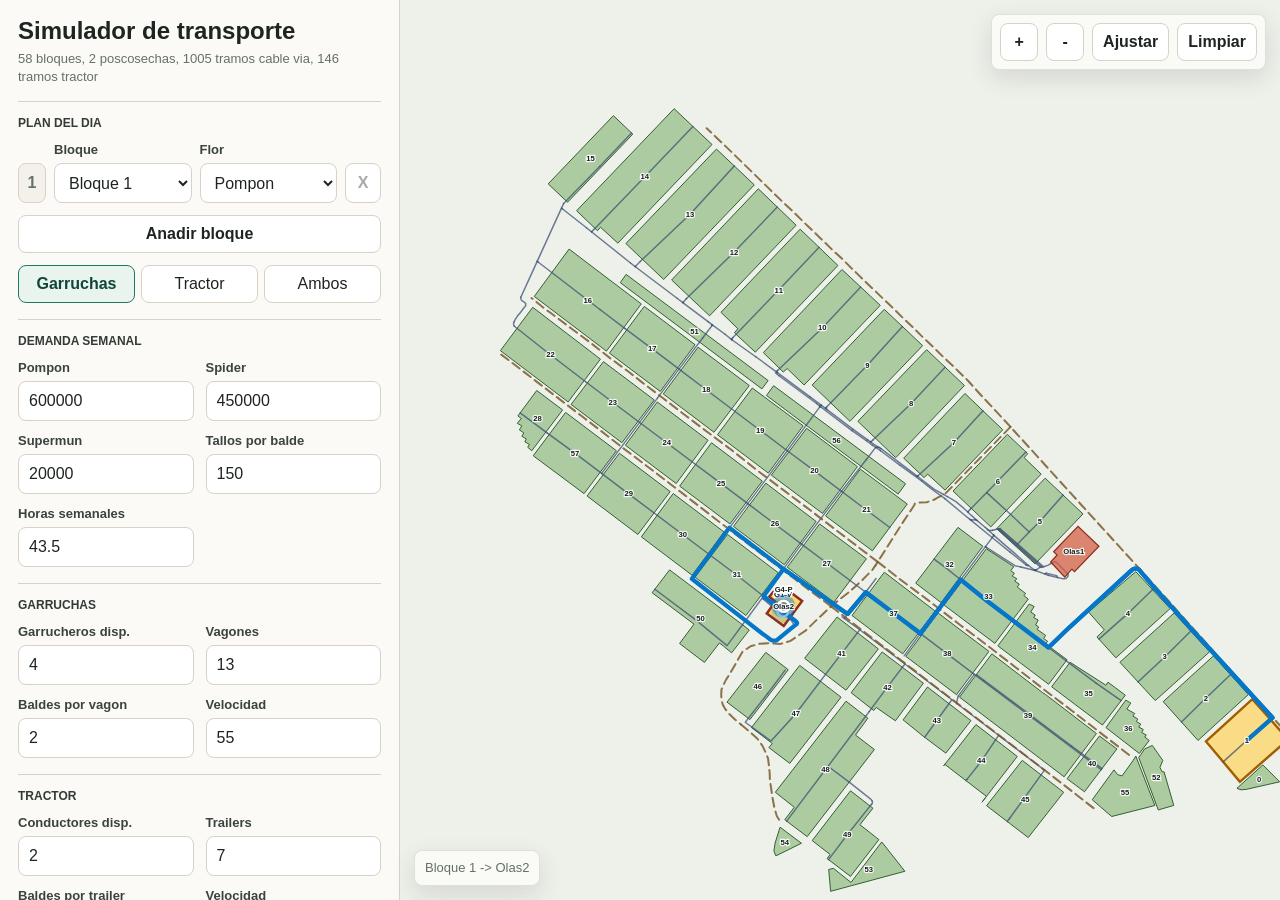
==== index.html @ b6bc6842 "Publicar simulador en GitHub Pages" ====
<!doctype html>
<html lang="es">
  <head>
    <meta charset="utf-8" />
    <meta name="viewport" content="width=device-width, initial-scale=1" />
    <title>Simulador de transporte finca</title>
    <link rel="stylesheet" href="./styles.css" />
  </head>
  <body>
    <div class="app-shell">
      <aside class="side-panel" aria-label="Panel de simulacion">
        <header class="app-header">
          <h1>Simulador de transporte</h1>
          <div id="dataStatus" class="status-line">Cargando datos...</div>
        </header>

        <div id="consultView" class="panel-view active simulator-view">
          <section class="control-section form-grid">
            <div class="section-title">Plan del dia</div>
            <div id="simBlockPlan" class="block-plan-list"></div>
            <button id="addPlanBlockButton" class="secondary-action add-plan-button" type="button">Anadir bloque</button>
            <div class="segmented transport-segmented" role="tablist" aria-label="Metodo de transporte">
              <button class="transport-button active" data-transport="cable" type="button">Garruchas</button>
              <button class="transport-button" data-transport="tractor" type="button">Tractor</button>
              <button class="transport-button" data-transport="both" type="button">Ambos</button>
            </div>
          </section>

          <section class="control-section simulator-grid">
            <div class="section-title">Demanda semanal</div>
            <label class="field"><span>Pompon</span><input id="simPomponDemand" type="number" min="0" step="1000" value="600000" /></label>
            <label class="field"><span>Spider</span><input id="simSpiderDemand" type="number" min="0" step="1000" value="450000" /></label>
            <label class="field"><span>Supermun</span><input id="simSupermunDemand" type="number" min="0" step="1000" value="20000" /></label>
            <label class="field"><span>Tallos por balde</span><input id="simBucketStems" type="number" min="1" step="1" value="150" /></label>
            <label class="field"><span>Horas semanales</span><input id="simWeeklyHours" type="number" min="0" step="0.5" value="43.5" /></label>
          </section>

          <section class="control-section simulator-grid">
            <div class="section-title">Garruchas</div>
            <label class="field"><span>Garrucheros disp.</span><input id="simGarruchas" type="number" min="0" max="4" step="1" value="4" /></label>
            <label class="field"><span>Vagones</span><input id="simWagons" type="number" min="1" max="13" step="1" value="13" /></label>
            <label class="field"><span>Baldes por vagon</span><input id="simBucketsPerWagon" type="number" min="1" max="2" step="1" value="2" /></label>
            <label class="field"><span>Velocidad</span><input id="simCableSpeed" type="number" min="1" max="350" step="1" value="55" /></label>
          </section>

          <section class="control-section simulator-grid">
            <div class="section-title">Tractor</div>
            <label class="field"><span>Conductores disp.</span><input id="simTractors" type="number" min="0" max="2" step="1" value="2" /></label>
            <label class="field"><span>Trailers</span><input id="simTrailers" type="number" min="1" max="7" step="1" value="7" /></label>
            <label class="field"><span>Baldes por trailer</span><input id="simBucketsPerTrailer" type="number" min="1" max="12" step="1" value="12" /></label>
            <label class="field"><span>Velocidad</span><input id="simTractorSpeed" type="number" min="1" max="350" step="1" value="250" /></label>
          </section>

          <button id="routeButton" class="primary-action" type="button">Simular viaje</button>

          <section class="results-panel" aria-live="polite">
            <div class="section-title">Resultado</div>
            <div class="metric-grid simulator-metrics">
              <div class="metric"><span>Destino</span><strong id="simDestinationMetric">-</strong></div>
              <div class="metric"><span>Demanda sem.</span><strong id="simDemandMetric">-</strong></div>
              <div class="metric"><span>Demanda dia</span><strong id="simDailyDemandMetric">-</strong></div>
              <div class="metric"><span>Meta hora</span><strong id="simHourlyDemandMetric">-</strong></div>
              <div class="metric"><span>Baldes/dia</span><strong id="simBucketsMetric">-</strong></div>
              <div class="metric"><span>Cortadores</span><strong id="simCutMetric">-</strong></div>
            </div>
            <div class="playback-panel">
              <div class="playback-row">
                <button id="simPlayButton" class="secondary-action" type="button">Reproducir</button>
                <button id="simResetButton" class="secondary-action" type="button">Reiniciar</button>
                <strong id="simClock">00:00</strong>
              </div>
              <label class="field">
                <span>Velocidad de simulacion <strong id="simPlaybackSpeedLabel">10x</strong></span>
                <input id="simPlaybackSpeed" class="speed-range" type="range" min="1" max="100" step="1" value="10" />
              </label>
              <div id="simPhaseText" class="route-summary">Calcula un viaje para reproducirlo.</div>
            </div>
            <div id="routeSummary" class="route-summary">Sin simulacion.</div>
            <div id="simMethodResults" class="method-results"></div>
          </section>
        </div>

        <section class="legend-section">
          <div class="section-title">Capas</div>
          <div class="legend-list">
            <span><i class="swatch block"></i>Bloques</span>
            <span><i class="swatch cable"></i>Cable via</span>
            <span><i class="swatch tractor"></i>Tractor</span>
            <span><i class="swatch post"></i>Poscosechas</span>
            <span><i class="swatch water"></i>Lagos</span>
            <span><i class="swatch route"></i>Ruta</span>
          </div>
        </section>
      </aside>

      <div class="workspace simulator-workspace">
        <main class="map-panel">
          <div class="map-toolbar" aria-label="Herramientas de mapa">
            <button id="zoomIn" type="button" title="Acercar">+</button>
            <button id="zoomOut" type="button" title="Alejar">-</button>
            <button id="fitMap" type="button" title="Ajustar mapa">Ajustar</button>
            <button id="clearRoute" type="button" title="Limpiar ruta">Limpiar</button>
          </div>
          <svg id="mapSvg" role="img" aria-label="Mapa de bloques y rutas">
            <g id="mapRoot">
              <g id="lakeLayer"></g>
              <g id="blockLayer"></g>
              <g id="cableLayer"></g>
              <g id="tractorLayer"></g>
              <g id="postLayer"></g>
              <g id="connectorLayer"></g>
              <g id="routeLayer"></g>
              <g id="trackingRouteLayer"></g>
              <g id="simulationLayer"></g>
              <g id="labelLayer"></g>
              <g id="trackingLayer"></g>
            </g>
          </svg>
          <div id="mapHint" class="map-hint">Listo</div>
        </main>
      </div>
    </div>

    <script src="./app.js" type="module"></script>
  </body>
</html>
---- styles.css ----
:root {
  color-scheme: light;
  --bg: #ece9e2;
  --panel: #fbfaf7;
  --ink: #1e2420;
  --muted: #65706a;
  --line: #d8d2c6;
  --block: #7eb26d;
  --block-stroke: #345f35;
  --cable: #384b70;
  --tractor: #7a5b2b;
  --post: #d35c42;
  --water: #74a9c8;
  --build: #b9915d;
  --route: #0677c8;
  --route-dark: #044f86;
  --focus: #1f7a64;
  font-family: "Segoe UI", Arial, sans-serif;
}

* {
  box-sizing: border-box;
}

html,
body {
  width: 100%;
  height: 100%;
  margin: 0;
  color: var(--ink);
  background: var(--bg);
}

button,
input,
select,
textarea {
  font: inherit;
}

.app-shell {
  display: grid;
  grid-template-columns: minmax(340px, 400px) 1fr;
  width: 100vw;
  height: 100vh;
  overflow: hidden;
}

.workspace {
  display: grid;
  grid-template-rows: minmax(320px, 1fr) 320px;
  min-width: 0;
  min-height: 0;
}

.workspace.agenda-collapsed {
  grid-template-rows: minmax(320px, 1fr) 62px;
}

.side-panel {
  display: flex;
  flex-direction: column;
  gap: 16px;
  min-width: 0;
  padding: 18px;
  background: var(--panel);
  border-right: 1px solid var(--line);
  overflow-y: auto;
}

.app-header {
  display: grid;
  gap: 6px;
}

.workspace-tabs {
  display: grid;
  grid-template-columns: repeat(2, 1fr);
  gap: 4px;
  padding: 4px;
  border: 1px solid var(--line);
  border-radius: 8px;
  background: #f1eee7;
}

.workspace-tab {
  min-height: 36px;
  border: 0;
  border-radius: 6px;
  background: transparent;
  color: var(--muted);
  cursor: pointer;
  font-size: 13px;
  font-weight: 700;
}

.workspace-tab.active {
  background: #fff;
  color: var(--ink);
  box-shadow: 0 1px 4px rgba(30, 36, 32, 0.1);
}

.panel-view {
  display: grid;
  gap: 16px;
}

.panel-view[hidden] {
  display: none;
}

h1 {
  margin: 0;
  font-size: 24px;
  line-height: 1.1;
  font-weight: 700;
  letter-spacing: 0;
}

.status-line,
.map-hint,
.route-summary {
  color: var(--muted);
  font-size: 13px;
  line-height: 1.35;
}

.control-section,
.results-panel,
.legend-section {
  display: grid;
  gap: 12px;
  padding-top: 14px;
  border-top: 1px solid var(--line);
}

.section-title {
  color: #343b37;
  font-size: 12px;
  font-weight: 700;
  text-transform: uppercase;
  letter-spacing: 0;
}

.segmented {
  display: grid;
  grid-template-columns: 1fr;
  gap: 6px;
}

.network-segmented {
  grid-template-columns: repeat(2, minmax(0, 1fr));
}

.mode-button,
.network-button,
.primary-action,
.secondary-action,
.button-row button,
.map-toolbar button {
  min-height: 38px;
  border: 1px solid var(--line);
  border-radius: 8px;
  background: #fff;
  color: var(--ink);
  cursor: pointer;
}

.mode-button,
.network-button {
  padding: 8px 10px;
  text-align: left;
}

.mode-button.active,
.network-button.active {
  border-color: var(--focus);
  background: #e9f4ef;
  color: #0f4638;
  font-weight: 700;
}

.form-grid {
  grid-template-columns: 1fr;
}

.field {
  display: grid;
  gap: 6px;
  min-width: 0;
}

.field span {
  color: #3a433e;
  font-size: 13px;
  font-weight: 700;
}

select,
input[type="number"],
input[type="date"],
input[type="time"],
textarea {
  width: 100%;
  min-height: 40px;
  padding: 8px 10px;
  border: 1px solid var(--line);
  border-radius: 8px;
  background: #fff;
  color: var(--ink);
}

textarea {
  resize: vertical;
}

select:focus,
input:focus,
button:focus-visible {
  outline: 2px solid var(--focus);
  outline-offset: 2px;
}

.speed-row {
  display: grid;
  grid-template-columns: 1fr auto;
  gap: 10px;
  align-items: end;
}

.field.compact {
  min-width: 0;
}

.unit {
  min-height: 40px;
  display: grid;
  place-items: center;
  padding: 0 10px;
  border: 1px solid var(--line);
  border-radius: 8px;
  background: #f4f1ea;
  color: #4f5853;
  font-size: 13px;
  white-space: nowrap;
}

.speed-range {
  width: 100%;
  accent-color: var(--focus);
}

.primary-action {
  border-color: #115c4b;
  background: #176b58;
  color: white;
  font-weight: 700;
}

.primary-action:hover {
  background: #115c4b;
}

.secondary-action,
.button-row button:not(.primary-action) {
  border: 1px solid var(--line);
  background: #fff;
  color: var(--ink);
}

.edit-actions {
  display: grid;
  grid-template-columns: repeat(3, 1fr);
  gap: 6px;
}

.edit-actions button {
  min-height: 36px;
  border-radius: 7px;
  cursor: pointer;
  font-size: 12px;
}

.danger-action {
  border: 1px solid #b84936;
  background: #fff;
  color: #8b2f22;
}

.button-row {
  display: grid;
  grid-template-columns: 1fr 1fr;
  gap: 8px;
}

.compact-metrics {
  display: grid;
  grid-template-columns: 1fr 1fr;
  gap: 8px;
}

.compact-metrics div {
  display: grid;
  gap: 3px;
  padding: 9px 10px;
  border: 1px solid var(--line);
  border-radius: 8px;
  background: #f5f3ed;
}

.compact-metrics span {
  color: var(--muted);
  font-size: 11px;
}

.compact-metrics strong {
  font-size: 14px;
}

.schedule-preview,
.schedule-feedback {
  min-height: 36px;
  padding: 9px 10px;
  border-left: 3px solid var(--line);
  background: #f5f3ed;
  color: var(--muted);
  font-size: 13px;
  line-height: 1.4;
}

.schedule-feedback:empty {
  display: none;
}

.schedule-feedback.success {
  border-color: #27835f;
  background: #eaf5ef;
  color: #14583f;
}

.schedule-feedback.error {
  border-color: #b84936;
  background: #faece8;
  color: #7d2c20;
}

.suggestion-button {
  display: block;
  margin-top: 8px;
  min-height: 34px;
  border: 1px solid #b84936;
  border-radius: 6px;
  background: #fff;
  color: #7d2c20;
  cursor: pointer;
  font-weight: 700;
}

.garrucha-list {
  display: grid;
  gap: 8px;
}

.garrucha-row {
  display: grid;
  grid-template-columns: 1fr 90px auto;
  gap: 8px;
  align-items: center;
}

.garrucha-row label {
  font-size: 13px;
  font-weight: 700;
}

.garrucha-row input {
  min-height: 36px;
}

.garrucha-row button {
  min-height: 36px;
  border: 1px solid var(--line);
  border-radius: 7px;
  background: #fff;
  cursor: pointer;
}

.tracking-section {
  display: grid;
  gap: 14px;
}

.tracking-panel-heading,
.tracking-card-header {
  display: flex;
  align-items: center;
  justify-content: space-between;
  gap: 10px;
}

.tracking-panel-heading strong {
  font-size: 14px;
}

.tracker-link {
  padding: 8px 10px;
  border: 1px solid #39745d;
  border-radius: 5px;
  color: #245942;
  font-size: 12px;
  font-weight: 800;
  text-decoration: none;
}

.tracking-list {
  display: grid;
  gap: 8px;
}

.tracking-card {
  padding: 11px 12px;
  border: 1px solid #d7ddd8;
  border-left: 5px solid var(--garrucha-color);
  border-radius: 5px;
  background: #fff;
}

.tracking-card-header strong { font-size: 13px; }
.tracking-card-header span {
  color: #66726c;
  font-size: 11px;
  font-weight: 800;
}

.tracking-card.status-moving .tracking-card-header span,
.tracking-card.status-at_destination .tracking-card-header span { color: #24704f; }
.tracking-card.status-stopped .tracking-card-header span,
.tracking-card.status-delayed .tracking-card-header span,
.tracking-card.status-off_route .tracking-card-header span { color: #aa3d3d; }

.tracking-card p {
  margin: 6px 0 9px;
  overflow: hidden;
  color: #4f5a54;
  font-size: 11px;
  text-overflow: ellipsis;
  white-space: nowrap;
}

.tracking-card-metrics {
  display: grid;
  grid-template-columns: 1fr 1.5fr;
  gap: 7px 10px;
}

.tracking-card-metrics span {
  display: grid;
  min-width: 0;
}

.tracking-card-metrics small {
  color: #7a847e;
  font-size: 9px;
}

.tracking-card-metrics strong {
  overflow: hidden;
  font-size: 11px;
  text-overflow: ellipsis;
  white-space: nowrap;
}

.tracking-route {
  fill: none;
  stroke-width: 2.7;
  stroke-dasharray: 7 5;
  stroke-linecap: round;
  opacity: 0.62;
  vector-effect: non-scaling-stroke;
}

.tracking-marker-halo { opacity: 0.2; }
.tracking-marker-core {
  stroke: #fff;
  stroke-width: 2.5;
  vector-effect: non-scaling-stroke;
}

.tracking-marker.status-stopped .tracking-marker-core,
.tracking-marker.status-delayed .tracking-marker-core { stroke: #7d1717; }

.tracking-marker-label {
  paint-order: stroke;
  fill: #19211d;
  stroke: #fff;
  stroke-width: 3px;
  font-size: 10px;
  font-weight: 900;
  pointer-events: none;
  vector-effect: non-scaling-stroke;
}

.metric-grid {
  display: grid;
  grid-template-columns: 1fr 1fr;
  gap: 8px;
}

.metric {
  display: grid;
  gap: 4px;
  min-width: 0;
  padding: 10px;
  border: 1px solid var(--line);
  border-radius: 8px;
  background: #fff;
}

.metric span {
  color: var(--muted);
  font-size: 12px;
  line-height: 1.2;
}

.metric strong {
  font-size: 18px;
  line-height: 1.1;
  overflow-wrap: anywhere;
}

.legend-list {
  display: grid;
  grid-template-columns: 1fr 1fr;
  gap: 8px;
  color: #434c47;
  font-size: 13px;
}

.legend-list span {
  display: inline-flex;
  align-items: center;
  gap: 7px;
  min-width: 0;
}

.swatch {
  width: 16px;
  height: 10px;
  border-radius: 3px;
  border: 1px solid rgba(0, 0, 0, 0.2);
  flex: 0 0 auto;
}

.swatch.block {
  background: var(--block);
}

.swatch.cable {
  background: var(--cable);
}

.swatch.tractor {
  background: var(--tractor);
}

.swatch.post {
  background: var(--post);
}

.swatch.water {
  background: var(--water);
}

.swatch.route {
  background: var(--route);
}

.map-panel {
  position: relative;
  min-width: 0;
  min-height: 0;
  background: #eef0ea;
}

.agenda-panel {
  display: grid;
  grid-template-rows: auto minmax(0, 1fr);
  min-width: 0;
  min-height: 0;
  border-top: 1px solid var(--line);
  background: #fbfaf7;
}

.agenda-header {
  display: grid;
  grid-template-columns: minmax(140px, 1fr) auto auto auto auto;
  gap: 18px;
  align-items: end;
  padding: 12px 16px;
  border-bottom: 1px solid var(--line);
}

.agenda-toggle {
  display: grid;
  width: 36px;
  height: 36px;
  place-items: center;
  border: 1px solid var(--line);
  border-radius: 7px;
  background: #fff;
  color: var(--ink);
  cursor: pointer;
}

.agenda-toggle span {
  display: block;
  transition: transform 160ms ease;
}

.agenda-panel.collapsed .agenda-toggle span {
  transform: rotate(180deg);
}

.agenda-panel.collapsed .timeline {
  display: none;
}

.agenda-panel.collapsed .agenda-header {
  height: 62px;
  border-bottom: 0;
}

.export-button {
  min-height: 36px;
  padding: 0 12px;
  border: 1px solid var(--line);
  border-radius: 7px;
  background: #fff;
  color: var(--ink);
  cursor: pointer;
  font-weight: 700;
}

.agenda-header strong {
  display: block;
  margin-top: 3px;
  font-size: 16px;
}

.agenda-date {
  display: grid;
  gap: 4px;
}

.agenda-date span {
  color: var(--muted);
  font-size: 11px;
  font-weight: 700;
}

.agenda-date input {
  min-height: 36px;
}

.status-legend {
  display: flex;
  flex-wrap: wrap;
  gap: 8px 12px;
  align-items: center;
  color: var(--muted);
  font-size: 11px;
}

.status-legend span {
  display: inline-flex;
  gap: 5px;
  align-items: center;
}

.status-dot {
  width: 9px;
  height: 9px;
  border-radius: 50%;
  background: #76817b;
}

.status-dot.programmed { background: #437aae; }
.status-dot.in-transit { background: #d28a20; }
.status-dot.at-destination { background: #8e63ae; }
.status-dot.completed { background: #4f8c66; }

.timeline {
  min-height: 0;
  overflow: auto;
}

.timeline-inner {
  width: 900px;
  min-height: 100%;
}

.timeline-hours,
.timeline-row {
  display: grid;
  grid-template-columns: 120px 1fr;
}

.timeline-hours {
  position: sticky;
  top: 0;
  z-index: 4;
  height: 30px;
  border-bottom: 1px solid var(--line);
  background: #f5f3ed;
}

.timeline-corner,
.timeline-label {
  position: sticky;
  left: 0;
  z-index: 3;
  display: flex;
  align-items: center;
  padding: 0 12px;
  border-right: 1px solid var(--line);
  background: #f8f6f1;
  font-size: 12px;
  font-weight: 700;
}

.garrucha-marker {
  width: 10px;
  height: 10px;
  margin-right: 7px;
  border-radius: 50%;
  flex: 0 0 auto;
}

.hour-track,
.schedule-track {
  position: relative;
  min-width: 780px;
  background-image: repeating-linear-gradient(to right, transparent 0, transparent 59px, rgba(65, 73, 69, 0.14) 59px, rgba(65, 73, 69, 0.14) 60px);
}

.hour-label {
  position: absolute;
  top: 7px;
  color: var(--muted);
  font-size: 10px;
  transform: translateX(4px);
}

.hour-label:last-child {
  transform: translateX(calc(-100% - 4px));
}

.timeline-row {
  min-height: 48px;
  border-bottom: 1px solid #e5e0d6;
}

.schedule-track {
  min-height: 48px;
}

.schedule-card {
  position: absolute;
  top: 6px;
  min-width: 22px;
  height: 36px;
  overflow: hidden;
  padding: 4px 7px;
  border: 2px solid color-mix(in srgb, var(--garrucha-color) 72%, #17201b);
  border-radius: 6px;
  background: var(--garrucha-color);
  color: #fff;
  cursor: pointer;
  text-align: left;
  font-size: 11px;
  line-height: 1.2;
  white-space: nowrap;
}

.schedule-card.in_transit { box-shadow: inset 0 0 0 2px #fff, 0 0 0 2px var(--garrucha-color); }
.schedule-card.at_destination { border-style: dashed; }
.schedule-card.completed { opacity: 0.72; }
.schedule-card.cancelled { text-decoration: line-through; opacity: 0.38; }

.empty-agenda {
  padding: 28px;
  color: var(--muted);
  text-align: center;
}

#mapSvg {
  display: block;
  width: 100%;
  height: 100%;
  background: #eef0ea;
  cursor: grab;
  touch-action: none;
}

#mapSvg.dragging {
  cursor: grabbing;
}

.map-toolbar {
  position: absolute;
  z-index: 5;
  top: 14px;
  right: 14px;
  display: flex;
  gap: 8px;
  align-items: center;
  padding: 8px;
  border: 1px solid rgba(30, 36, 32, 0.12);
  border-radius: 8px;
  background: rgba(251, 250, 247, 0.94);
  box-shadow: 0 8px 24px rgba(30, 36, 32, 0.12);
}

.map-toolbar button {
  min-width: 38px;
  padding: 0 10px;
  font-weight: 700;
}

.map-hint {
  position: absolute;
  left: 14px;
  bottom: 14px;
  z-index: 4;
  max-width: min(460px, calc(100% - 28px));
  padding: 8px 10px;
  border: 1px solid rgba(30, 36, 32, 0.12);
  border-radius: 8px;
  background: rgba(251, 250, 247, 0.94);
  box-shadow: 0 8px 24px rgba(30, 36, 32, 0.12);
}

.layer-path {
  vector-effect: non-scaling-stroke;
}

.lake-shape {
  fill: rgba(116, 169, 200, 0.5);
  stroke: #417493;
  stroke-width: 1.1;
}

.block-shape {
  fill: rgba(126, 178, 109, 0.58);
  stroke: var(--block-stroke);
  stroke-width: 1;
  cursor: pointer;
}

.block-shape.no-id {
  fill: rgba(126, 178, 109, 0.16);
  stroke: rgba(52, 95, 53, 0.35);
  pointer-events: none;
}

.block-shape.selected {
  fill: rgba(255, 211, 86, 0.68);
  stroke: #a15e00;
  stroke-width: 2.4;
}

.cable-line {
  fill: none;
  stroke: rgba(56, 75, 112, 0.72);
  stroke-width: 1.45;
  stroke-linecap: round;
  stroke-linejoin: round;
}

.tractor-line {
  fill: none;
  stroke: rgba(122, 91, 43, 0.84);
  stroke-width: 2;
  stroke-linecap: round;
  stroke-linejoin: round;
  stroke-dasharray: 9 5;
}

.post-shape {
  fill: rgba(211, 92, 66, 0.72);
  stroke: #8f2d1e;
  stroke-width: 1.2;
  cursor: pointer;
}

.post-shape.selected {
  fill: rgba(255, 208, 84, 0.78);
  stroke: #8f2d1e;
  stroke-width: 2.5;
}

.route-line {
  fill: none;
  stroke: var(--route);
  stroke-width: 4.2;
  stroke-linecap: round;
  stroke-linejoin: round;
  vector-effect: non-scaling-stroke;
}

.connector-line {
  fill: none;
  stroke: var(--route-dark);
  stroke-width: 2.3;
  stroke-dasharray: 7 5;
  stroke-linecap: round;
  vector-effect: non-scaling-stroke;
}

.map-label {
  fill: #17201b;
  paint-order: stroke;
  stroke: rgba(255, 255, 255, 0.88);
  stroke-width: 3px;
  font-size: 10px;
  font-weight: 700;
  pointer-events: none;
  user-select: none;
}

@media (max-width: 820px) {
  .app-shell {
    grid-template-columns: 1fr;
    grid-template-rows: auto minmax(640px, 1fr);
    height: auto;
    min-height: 100vh;
    overflow: visible;
  }

  .side-panel {
    border-right: 0;
    border-bottom: 1px solid var(--line);
  }

  .workspace {
    grid-template-rows: minmax(420px, 58vh) 340px;
  }

  .workspace.agenda-collapsed {
    grid-template-rows: minmax(420px, 58vh) 62px;
  }

  .agenda-header {
    grid-template-columns: 1fr auto;
  }

  .agenda-panel.collapsed .agenda-header > :not(:first-child):not(.agenda-toggle) {
    display: none;
  }

  .status-legend {
    grid-column: 1 / -1;
  }

  .map-toolbar {
    top: 10px;
    right: 10px;
    flex-wrap: wrap;
    max-width: calc(100% - 20px);
  }
}


.simulator-workspace {
  grid-template-rows: minmax(320px, 1fr);
}

.simulator-grid {
  grid-template-columns: repeat(2, minmax(0, 1fr));
}

.simulator-grid .section-title {
  grid-column: 1 / -1;
}

.transport-segmented {
  grid-template-columns: repeat(3, minmax(0, 1fr));
}

.transport-button {
  min-height: 38px;
  padding: 8px 10px;
  border: 1px solid var(--line);
  border-radius: 8px;
  background: #fff;
  color: var(--ink);
  cursor: pointer;
  text-align: center;
}

.transport-button.active {
  border-color: var(--focus);
  background: #e9f4ef;
  color: #0f4638;
  font-weight: 700;
}

.simulator-metrics {
  grid-template-columns: repeat(2, minmax(0, 1fr));
}

.method-results {
  display: grid;
  gap: 10px;
}

.method-card {
  display: grid;
  gap: 8px;
  padding: 10px;
  border: 1px solid var(--line);
  border-left: 4px solid var(--route);
  border-radius: 8px;
  background: #fff;
}

.method-card.tractor {
  border-left-color: var(--tractor);
}

.method-card.error {
  border-left-color: #b54434;
  background: #fff6f4;
}

.method-card h3 {
  margin: 0;
  font-size: 14px;
  line-height: 1.2;
}

.method-stat-grid {
  display: grid;
  grid-template-columns: repeat(2, minmax(0, 1fr));
  gap: 7px;
}

.method-stat {
  display: grid;
  gap: 2px;
  min-width: 0;
}

.method-stat span {
  color: var(--muted);
  font-size: 11px;
}

.method-stat strong {
  color: var(--ink);
  font-size: 13px;
  overflow-wrap: anywhere;
}
.playback-panel {
    display: grid;
    gap: 10px;
    padding: 10px;
    border: 1px solid var(--line);
    border-radius: 8px;
    background: #f8f6f1;
  }

  .playback-row {
    display: grid;
    grid-template-columns: 1fr 1fr auto;
    gap: 8px;
    align-items: center;
  }

  .playback-row button {
    min-height: 34px;
    border-radius: 7px;
    font-weight: 700;
  }

  .playback-row strong {
    min-width: 64px;
    padding: 7px 8px;
    border: 1px solid var(--line);
    border-radius: 7px;
    background: #fff;
    font-variant-numeric: tabular-nums;
    text-align: center;
  }

  #simPlaybackSpeedLabel {
    color: var(--focus);
    font-size: 12px;
  }

  .simulation-marker-halo {
    opacity: 0.18;
  }

  .simulation-marker-core {
    stroke: #fff;
    stroke-width: 2.4;
    vector-effect: non-scaling-stroke;
  }

  .simulation-marker-label {
    fill: #17201b;
    paint-order: stroke;
    stroke: #fff;
    stroke-width: 3px;
    font-size: 10px;
    font-weight: 900;
    pointer-events: none;
    vector-effect: non-scaling-stroke;
  }

.block-plan-list {
  display: grid;
  gap: 8px;
}

.block-plan-row {
  display: grid;
  grid-template-columns: 28px minmax(0, 1fr) minmax(0, 1fr) 36px;
  gap: 8px;
  align-items: end;
}

.block-plan-index {
  display: grid;
  min-height: 40px;
  place-items: center;
  border: 1px solid var(--line);
  border-radius: 8px;
  background: #f4f1ea;
  color: var(--muted);
  font-weight: 800;
}

.block-plan-remove {
  min-height: 40px;
  border: 1px solid #b84936;
  border-radius: 8px;
  background: #fff;
  color: #8b2f22;
  cursor: pointer;
  font-weight: 900;
}

.block-plan-remove:disabled {
  border-color: var(--line);
  color: #a7aaa6;
  cursor: not-allowed;
}

.add-plan-button {
  width: 100%;
  font-weight: 800;
}

.block-trip-list {
  display: grid;
  gap: 6px;
  padding-top: 2px;
}

.block-trip-row {
  display: grid;
  grid-template-columns: 1.2fr 0.8fr auto;
  gap: 6px;
  align-items: center;
  padding: 7px 8px;
  border: 1px solid #e6e1d8;
  border-radius: 7px;
  background: #fbfaf7;
  font-size: 12px;
}

.block-trip-row span,
.block-trip-row strong,
.block-trip-row small {
  min-width: 0;
  overflow-wrap: anywhere;
}

.block-trip-row small {
  grid-column: 1 / -1;
  color: var(--muted);
}

@media (max-width: 820px) {
  .block-plan-row {
    grid-template-columns: 28px minmax(0, 1fr) 36px;
  }

  .block-plan-row .field:nth-of-type(2) {
    grid-column: 2 / -1;
  }
}


.method-card.cutter-summary {
  border-left-color: #5d7f3d;
}


.simulation-vehicle.loaded .simulation-marker-core {
  stroke: #163d27;
  stroke-width: 3;
}

.simulation-vehicle.empty .simulation-marker-core {
  fill-opacity: 0.52;
}

.simulation-vehicle.break .simulation-marker-core,
.simulation-vehicle.idle .simulation-marker-core {
  fill: #7f8680;
}


.simulation-load-track {
  fill: #0d6fb8;
  stroke: #ffffff;
  stroke-width: 1.4;
  vector-effect: non-scaling-stroke;
}

.simulation-load-fill {
  fill: #28a745;
}

.simulation-load-label {
  fill: #0f1f18;
  paint-order: stroke;
  stroke: #ffffff;
  stroke-width: 2.5px;
  font-size: 8px;
  font-weight: 900;
  pointer-events: none;
  vector-effect: non-scaling-stroke;
}

.simulation-vehicle.solo .simulation-marker-core {
  fill: #f3f0e9;
  stroke: #4f5b52;
}

.simulation-vehicle.swap .simulation-marker-core {
  fill: #f6c85f;
  stroke: #5b4310;
}
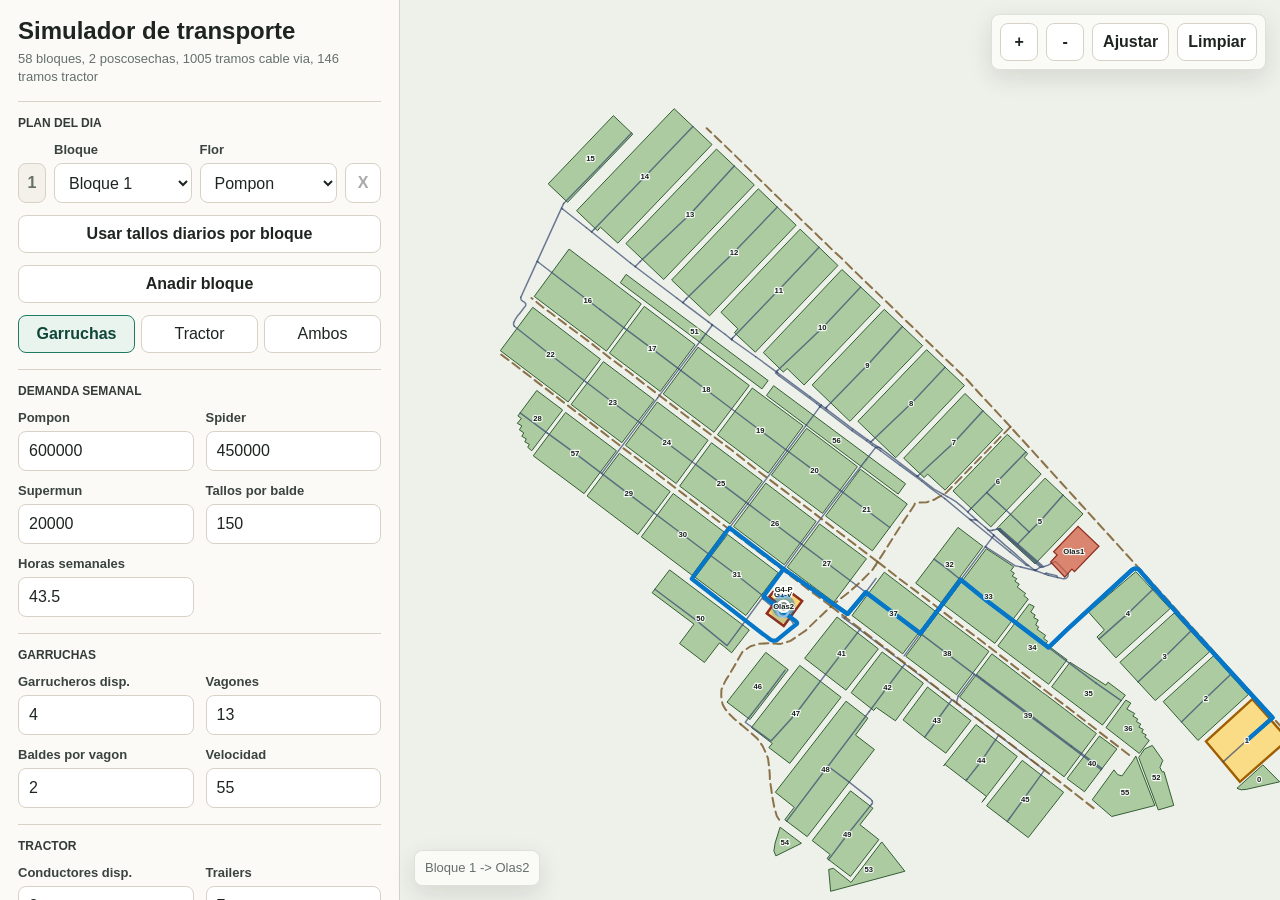
==== commit c0544bd0: "Agregar demanda diaria por bloque" ====
--- a/index.html
+++ b/index.html
@@ -18,6 +18,7 @@
           <section class="control-section form-grid">
             <div class="section-title">Plan del dia</div>
             <div id="simBlockPlan" class="block-plan-list"></div>
+            <button id="simDailyDemandToggle" class="secondary-action add-plan-button daily-demand-toggle" type="button">Usar tallos diarios por bloque</button>
             <button id="addPlanBlockButton" class="secondary-action add-plan-button" type="button">Anadir bloque</button>
             <div class="segmented transport-segmented" role="tablist" aria-label="Metodo de transporte">
               <button class="transport-button active" data-transport="cable" type="button">Garruchas</button>
--- a/styles.css
+++ b/styles.css
@@ -1255,3 +1255,28 @@
   fill: #f6c85f;
   stroke: #5b4310;
 }
+
+
+.daily-demand-toggle.active {
+  border-color: #267844;
+  background: #e9f6ed;
+  color: #17532d;
+}
+
+.block-plan-row.daily-demand-row {
+  grid-template-columns: 28px minmax(0, 1fr) minmax(0, 1fr) minmax(110px, 0.8fr) 36px;
+}
+
+.daily-demand-field input {
+  font-variant-numeric: tabular-nums;
+}
+
+@media (max-width: 820px) {
+  .block-plan-row.daily-demand-row {
+    grid-template-columns: 28px minmax(0, 1fr) 36px;
+  }
+
+  .block-plan-row.daily-demand-row .daily-demand-field {
+    grid-column: 2 / -1;
+  }
+}
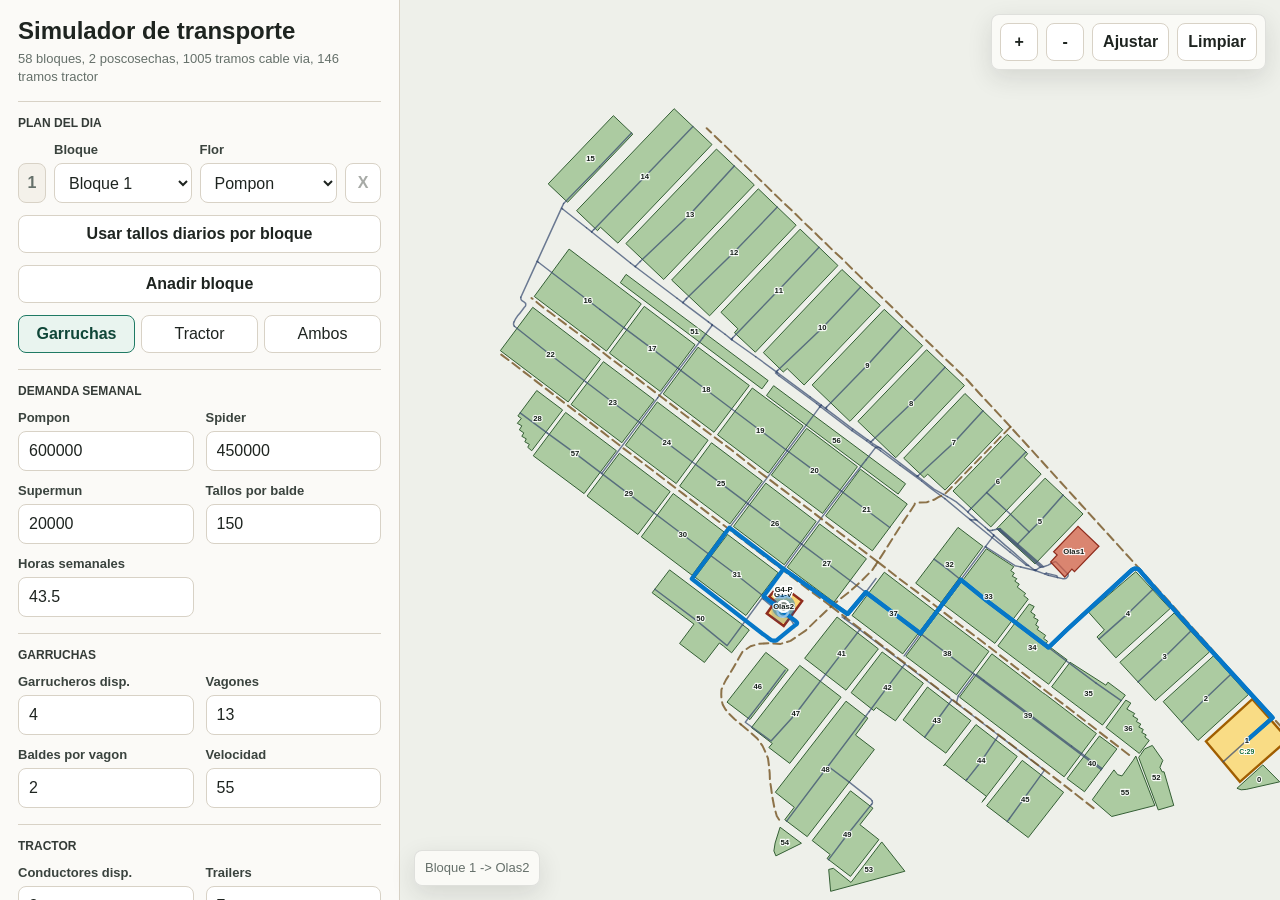
==== commit 53a484d5: "Mostrar cortadores por bloque en la simulacion" ====
--- a/index.html
+++ b/index.html
@@ -75,6 +75,15 @@
                 <input id="simPlaybackSpeed" class="speed-range" type="range" min="1" max="100" step="1" value="10" />
               </label>
               <div id="simPhaseText" class="route-summary">Calcula un viaje para reproducirlo.</div>
+              <div class="cutter-live-panel">
+                <div class="cutter-live-header">
+                  <span>Cortadores por bloque</span>
+                  <strong id="simCutterLiveTotal">0 activos</strong>
+                </div>
+                <div id="simCutterLive" class="cutter-live-list">
+                  <div class="cutter-live-empty">Sin plan calculado.</div>
+                </div>
+              </div>
             </div>
             <div id="routeSummary" class="route-summary">Sin simulacion.</div>
             <div id="simMethodResults" class="method-results"></div>
@@ -112,6 +121,7 @@
               <g id="connectorLayer"></g>
               <g id="routeLayer"></g>
               <g id="trackingRouteLayer"></g>
+              <g id="cutterLayer"></g>
               <g id="simulationLayer"></g>
               <g id="labelLayer"></g>
               <g id="trackingLayer"></g>
--- a/styles.css
+++ b/styles.css
@@ -1208,6 +1208,82 @@
   border-left-color: #5d7f3d;
 }
 
+.cutter-plan-note {
+  padding: 8px;
+  border-left: 3px solid #5d7f3d;
+  background: #f1f6ec;
+  color: var(--muted);
+  font-size: 11px;
+  line-height: 1.35;
+}
+
+
+
+.cutter-count-label {
+  paint-order: stroke;
+  stroke: rgba(255, 255, 255, 0.96);
+  stroke-width: 2.5px;
+  font-size: 9px;
+  font-weight: 800;
+  pointer-events: none;
+  user-select: none;
+}
+
+.cutter-count-label.active { fill: #146b3a; }
+.cutter-count-label.waiting { fill: #9a6500; }
+.cutter-count-label.finished { fill: #67716b; opacity: 0.72; }
+
+.cutter-live-panel {
+  display: grid;
+  gap: 6px;
+  padding-top: 8px;
+  border-top: 1px solid var(--line);
+}
+
+.cutter-live-header {
+  display: flex;
+  gap: 8px;
+  justify-content: space-between;
+  color: var(--muted);
+  font-size: 11px;
+}
+
+.cutter-live-header strong {
+  color: var(--ink);
+  font-variant-numeric: tabular-nums;
+}
+
+.cutter-live-list {
+  display: grid;
+  max-height: 180px;
+  overflow-y: auto;
+  border-block: 1px solid var(--line);
+}
+
+.cutter-live-row {
+  display: grid;
+  grid-template-columns: minmax(58px, 1fr) minmax(52px, 0.8fr) 28px 54px;
+  gap: 6px;
+  align-items: center;
+  min-height: 30px;
+  padding: 5px 3px;
+  border-bottom: 1px solid #ece8df;
+  font-size: 11px;
+}
+
+.cutter-live-row:last-child { border-bottom: 0; }
+.cutter-live-row span { min-width: 0; overflow-wrap: anywhere; }
+.cutter-live-row strong { color: #146b3a; text-align: center; font-variant-numeric: tabular-nums; }
+.cutter-live-row small { color: var(--muted); text-align: right; }
+.cutter-live-row.waiting strong { color: #9a6500; }
+.cutter-live-row.finished { opacity: 0.68; }
+.cutter-live-row.finished strong { color: #67716b; }
+
+.cutter-live-empty {
+  padding: 10px 3px;
+  color: var(--muted);
+  font-size: 11px;
+}
 
 .simulation-vehicle.loaded .simulation-marker-core {
   stroke: #163d27;
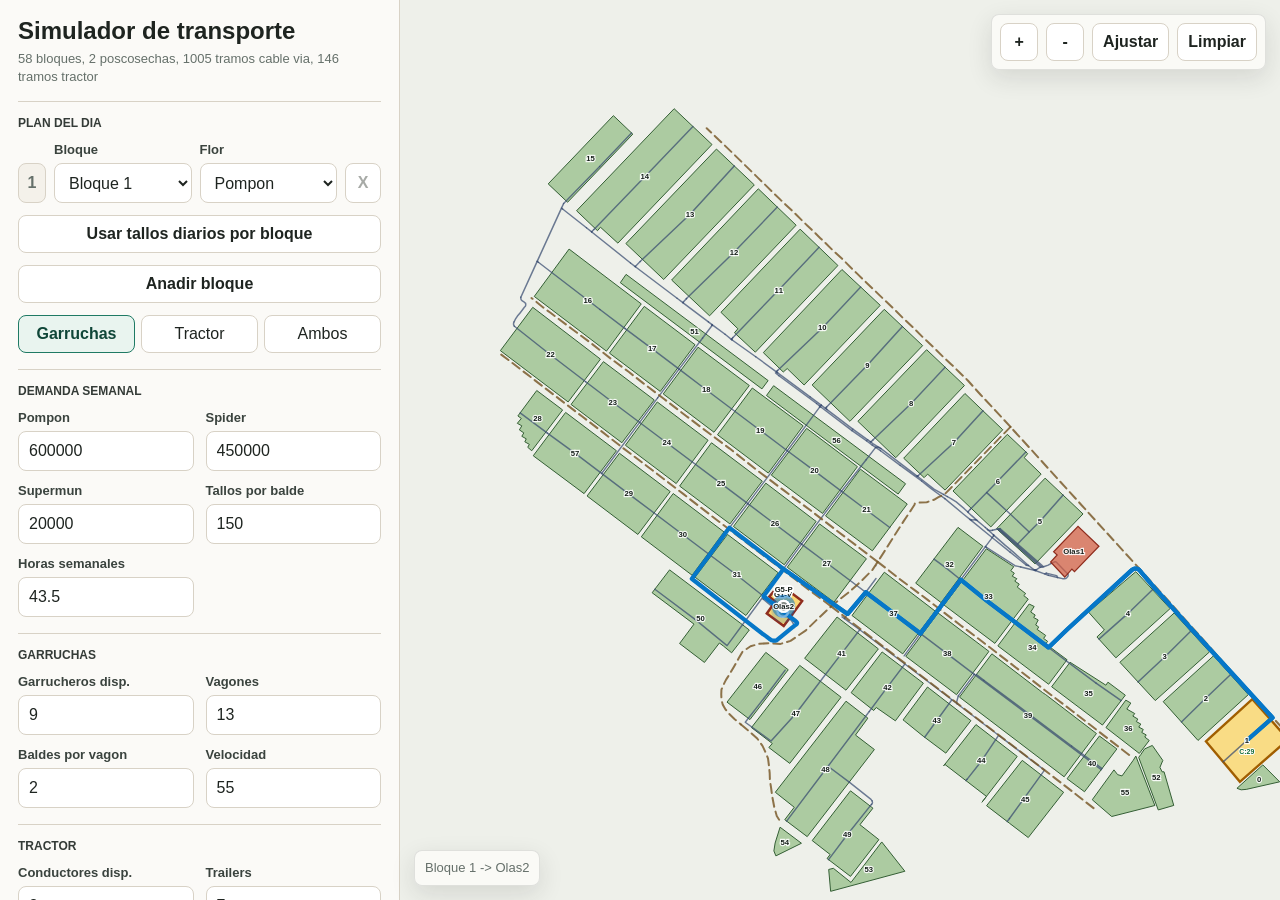
==== commit 7772e443: "Aumentar limite de garrucheros a nueve" ====
--- a/index.html
+++ b/index.html
@@ -38,7 +38,7 @@
 
           <section class="control-section simulator-grid">
             <div class="section-title">Garruchas</div>
-            <label class="field"><span>Garrucheros disp.</span><input id="simGarruchas" type="number" min="0" max="4" step="1" value="4" /></label>
+            <label class="field"><span>Garrucheros disp.</span><input id="simGarruchas" type="number" min="0" max="9" step="1" value="9" /></label>
             <label class="field"><span>Vagones</span><input id="simWagons" type="number" min="1" max="13" step="1" value="13" /></label>
             <label class="field"><span>Baldes por vagon</span><input id="simBucketsPerWagon" type="number" min="1" max="2" step="1" value="2" /></label>
             <label class="field"><span>Velocidad</span><input id="simCableSpeed" type="number" min="1" max="350" step="1" value="55" /></label>
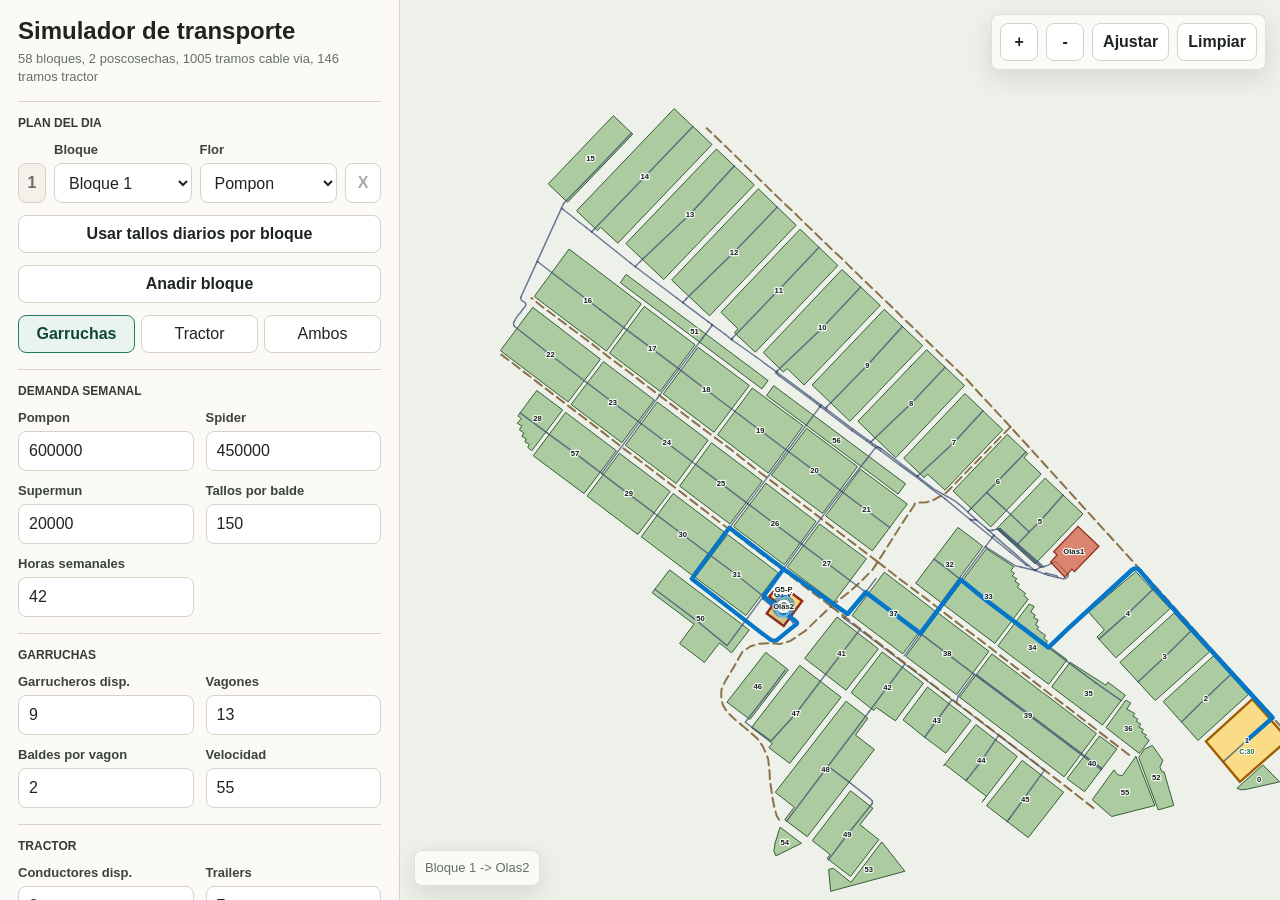
==== commit 9159eae4: "Actualizar jornada semanal y hora de inicio" ====
--- a/index.html
+++ b/index.html
@@ -33,7 +33,7 @@
             <label class="field"><span>Spider</span><input id="simSpiderDemand" type="number" min="0" step="1000" value="450000" /></label>
             <label class="field"><span>Supermun</span><input id="simSupermunDemand" type="number" min="0" step="1000" value="20000" /></label>
             <label class="field"><span>Tallos por balde</span><input id="simBucketStems" type="number" min="1" step="1" value="150" /></label>
-            <label class="field"><span>Horas semanales</span><input id="simWeeklyHours" type="number" min="0" step="0.5" value="43.5" /></label>
+            <label class="field"><span>Horas semanales</span><input id="simWeeklyHours" type="number" min="0" step="0.5" value="42" /></label>
           </section>
 
           <section class="control-section simulator-grid">
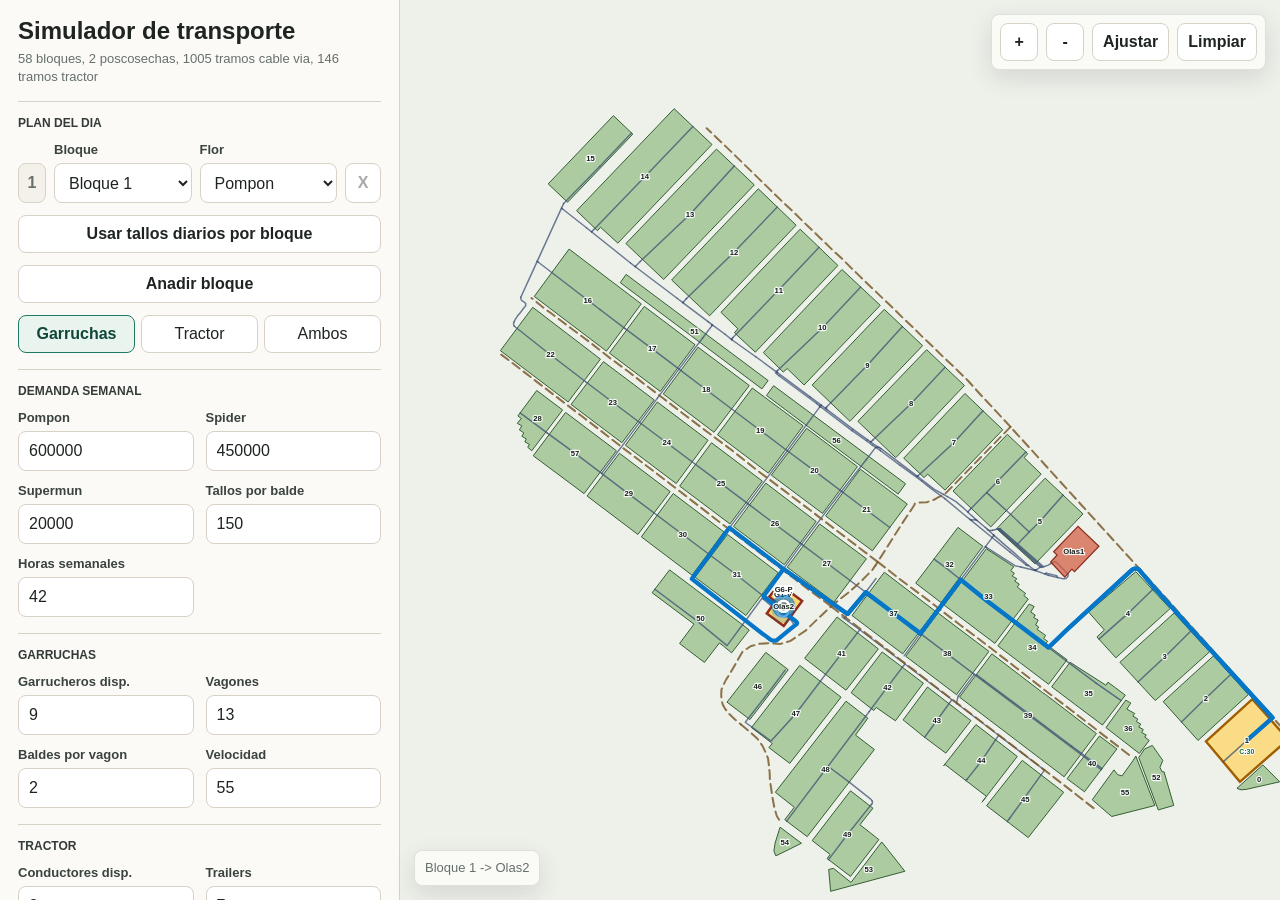
==== commit 08a0a6e2: "Aumentar simulacion y mostrar todas las rutas" ====
--- a/index.html
+++ b/index.html
@@ -72,7 +72,7 @@
               </div>
               <label class="field">
                 <span>Velocidad de simulacion <strong id="simPlaybackSpeedLabel">10x</strong></span>
-                <input id="simPlaybackSpeed" class="speed-range" type="range" min="1" max="100" step="1" value="10" />
+                <input id="simPlaybackSpeed" class="speed-range" type="range" min="1" max="250" step="1" value="10" />
               </label>
               <div id="simPhaseText" class="route-summary">Calcula un viaje para reproducirlo.</div>
               <div class="cutter-live-panel">
